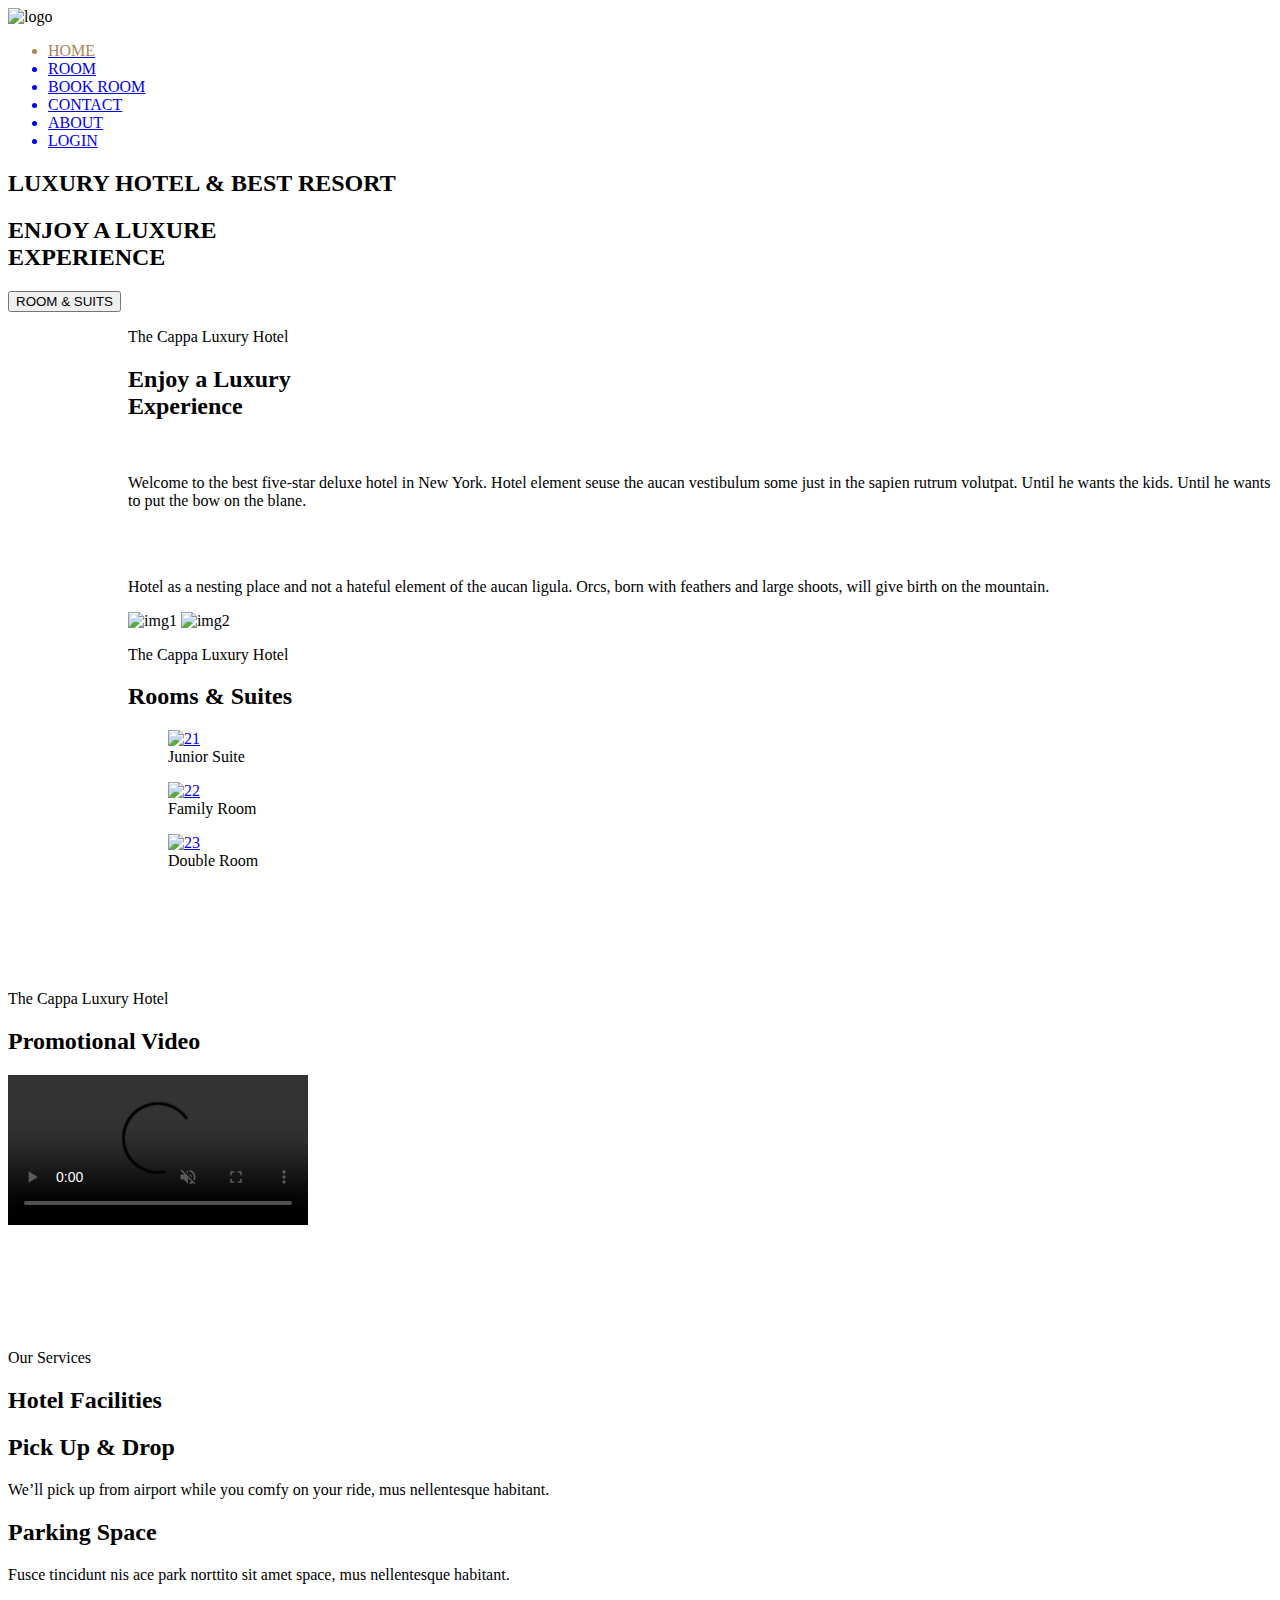
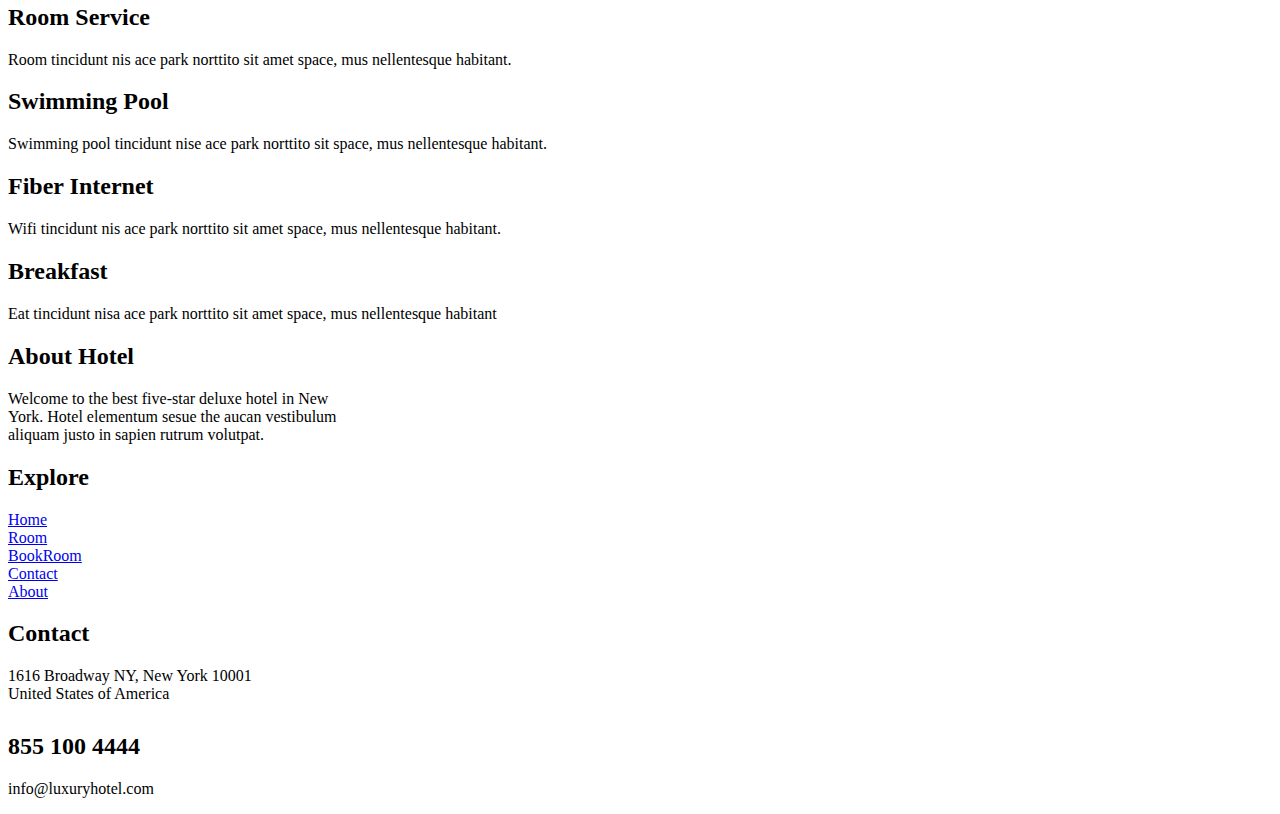
==== index.html @ b831bc0c "Add files via upload" ====
<!DOCTYPE html>
<html lang="en">

<head>
    <meta charset="UTF-8">
    <meta name="viewport" content="width=device-width, initial-scale=1.0">
    <link rel="stylesheet" href="./assets/home.css">
    <title>Home</title>
</head>

<body>
    <!-- NAV -->
    <section class="nav_header">
        <nav class="container">
            <div>
                <img src="./assets/images/logo.png" alt="logo">
                <ul>
                    <a href="index.html">
                        <li style="color: #A98353;">HOME</li>
                    </a>
                    <a href="rooms.html">
                        <li>ROOM</li>
                    </a>
                    <a href="bookRoom.html">
                        <LI>BOOK ROOM</LI>
                    </a>
                    <a href="contact.html">
                        <li>CONTACT</li>
                    </a>
                    <a href="about.html">
                        <li>ABOUT</li>
                    </a>
                    <a href="login.html">
                        <li class="llll">LOGIN</li>
                    </a>
                </ul>
            </div>
        </nav>
        <!-- HEADER -->
        <header class="container">
            <h2>LUXURY HOTEL & BEST RESORT</h2>
            <h2>ENJOY A LUXURE <br> EXPERIENCE</h2>
            <a href="rooms.html">
                <button>ROOM & SUITS</button>
            </a>
        </header>
        <!-- SECTION 1 -->
    </section>
    <section class="container box1" style="margin-left: 120px;">
        <div class="box1">
            <p>The Cappa Luxury Hotel</p>
            <h2>Enjoy a Luxury <br> Experience</h2>
            <br>
            <p>Welcome to the best five-star deluxe hotel in New York. Hotel element seuse the aucan vestibulum some
                just in the sapien rutrum volutpat. Until he wants the kids. Until he wants to put the bow on the blane.
            </p>
            <br><br>
            <p>Hotel as a nesting place and not a hateful element of the aucan ligula. Orcs, born with feathers and
                large shoots, will give birth on the mountain.</p>
        </div>
        <img src="./assets/images/section1i.jpg" alt="img1">
        <img src="./assets/images/section2i2.jpg" alt="img2">
    </section>
    <!-- SECTION 2 -->
    <section class="container section2" style="margin-left: 120px;">
        <p>The Cappa Luxury Hotel</p>
        <h2>Rooms & Suites</h2>
        <div class="fig">
            <figure><a href="junior.html">
                    <img src="./assets/images/section21.jpg" alt="21"></a>
                <figcaption>Junior Suite</figcaption>
            </figure>
            <figure><a href="family.html">
                    <img src="./assets/images/section22.jpg" alt="22"></a>
                <figcaption>Family Room</figcaption>
            </figure>
            <figure><a href="double.html">
                    <img src="./assets/images/section23.jpg" alt="23"></a>
                <figcaption>Double Room</figcaption>
            </figure>
        </div>

    </section>
    <!-- SECTION 3 -->
    <section class="section3" style="margin: 120px auto;">
        <p>The Cappa Luxury Hotel</p>
        <h2>Promotional Video</h2>
        <!-- <a href="https://www.youtube.com/watch?v=7BGNAGahig8"> -->
        <video src="./assets/videos/videoplayback1.mp4" alt="video" muted controls>
            </a>
    </section>
    <!-- SECTION 4 -->
    <section class="container section4">
        <p>Our Services</p>
        <h2>Hotel Facilities</h2>
        <div class="services">
            <div>
                <h2>Pick Up & Drop</h2>
                <p>We’ll pick up from airport while you comfy on your ride, mus nellentesque habitant.</p>
            </div>
            <div>
                <h2>Parking Space</h2>
                <p>Fusce tincidunt nis ace park norttito sit amet space, mus nellentesque habitant.</p>
            </div>
            <div>
                <h2>Room Service</h2>
                <p>Room tincidunt nis ace park norttito sit amet space, mus nellentesque habitant.</p>
            </div>
        </div>
        <div class="services">
            <div>
                <h2>Swimming Pool</h2>
                <p>Swimming pool tincidunt nise ace park norttito sit space, mus nellentesque habitant.</p>
            </div>
            <div>
                <h2>Fiber Internet</h2>
                <p>Wifi tincidunt nis ace park norttito sit amet space, mus nellentesque habitant.</p>
            </div>
            <div>
                <h2>Breakfast</h2>
                <p>Eat tincidunt nisa ace park norttito sit amet space, mus nellentesque habitant</p>
            </div>
        </div>
    </section>
    <!-- footer -->
    <footer>
        <div class="details">
            <div class="box1">
                <h2>About Hotel</h2>
                <p>Welcome to the best five-star deluxe hotel in New <br> York. Hotel elementum sesue the aucan
                    vestibulum <br> aliquam justo in sapien rutrum volutpat.</p>
            </div>
            <div class="box1">
                <h2>Explore</h2>
                <a href="./index.html">
                    <li>Home</li>
                </a>
                <a href="./rooms.html">
                    <li>Room</li>
                </a>
                <a href="bookRoom.html">
                    <li>BookRoom</li>
                </a>
                <a href="contact.html">
                    <li>Contact</li>
                </a>
                <a href="about.html">
                    <li>About</li>
                </a>
            </div>
            <div class="box1">
                <h2>Contact</h2>
                <p style="padding-bottom: 10px;">1616 Broadway NY, New York 10001 <br> United States of America</p>
                <h2> 855 100 4444</h2>
                <p>info@luxuryhotel.com</p>
            </div>
        </div>
        <div class="copyright">

        </div>
    </footer>
</body>

</html>
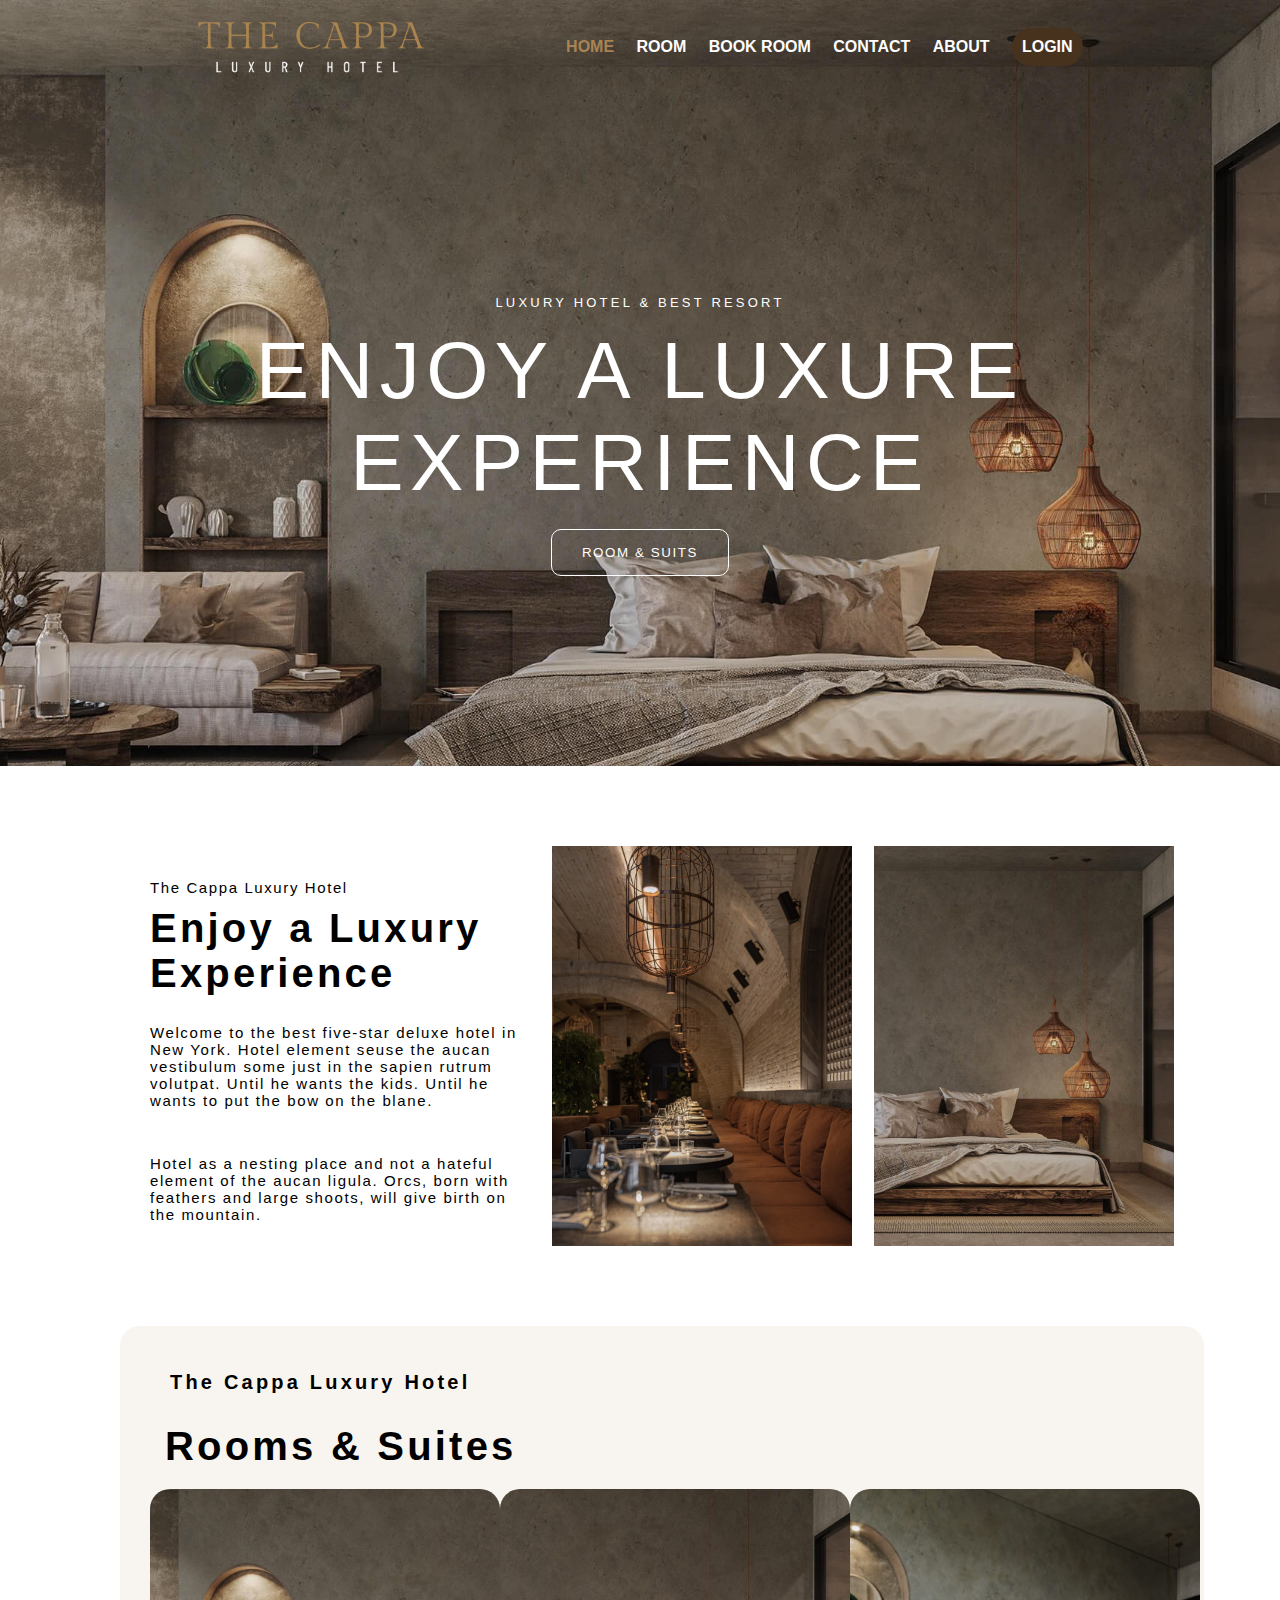
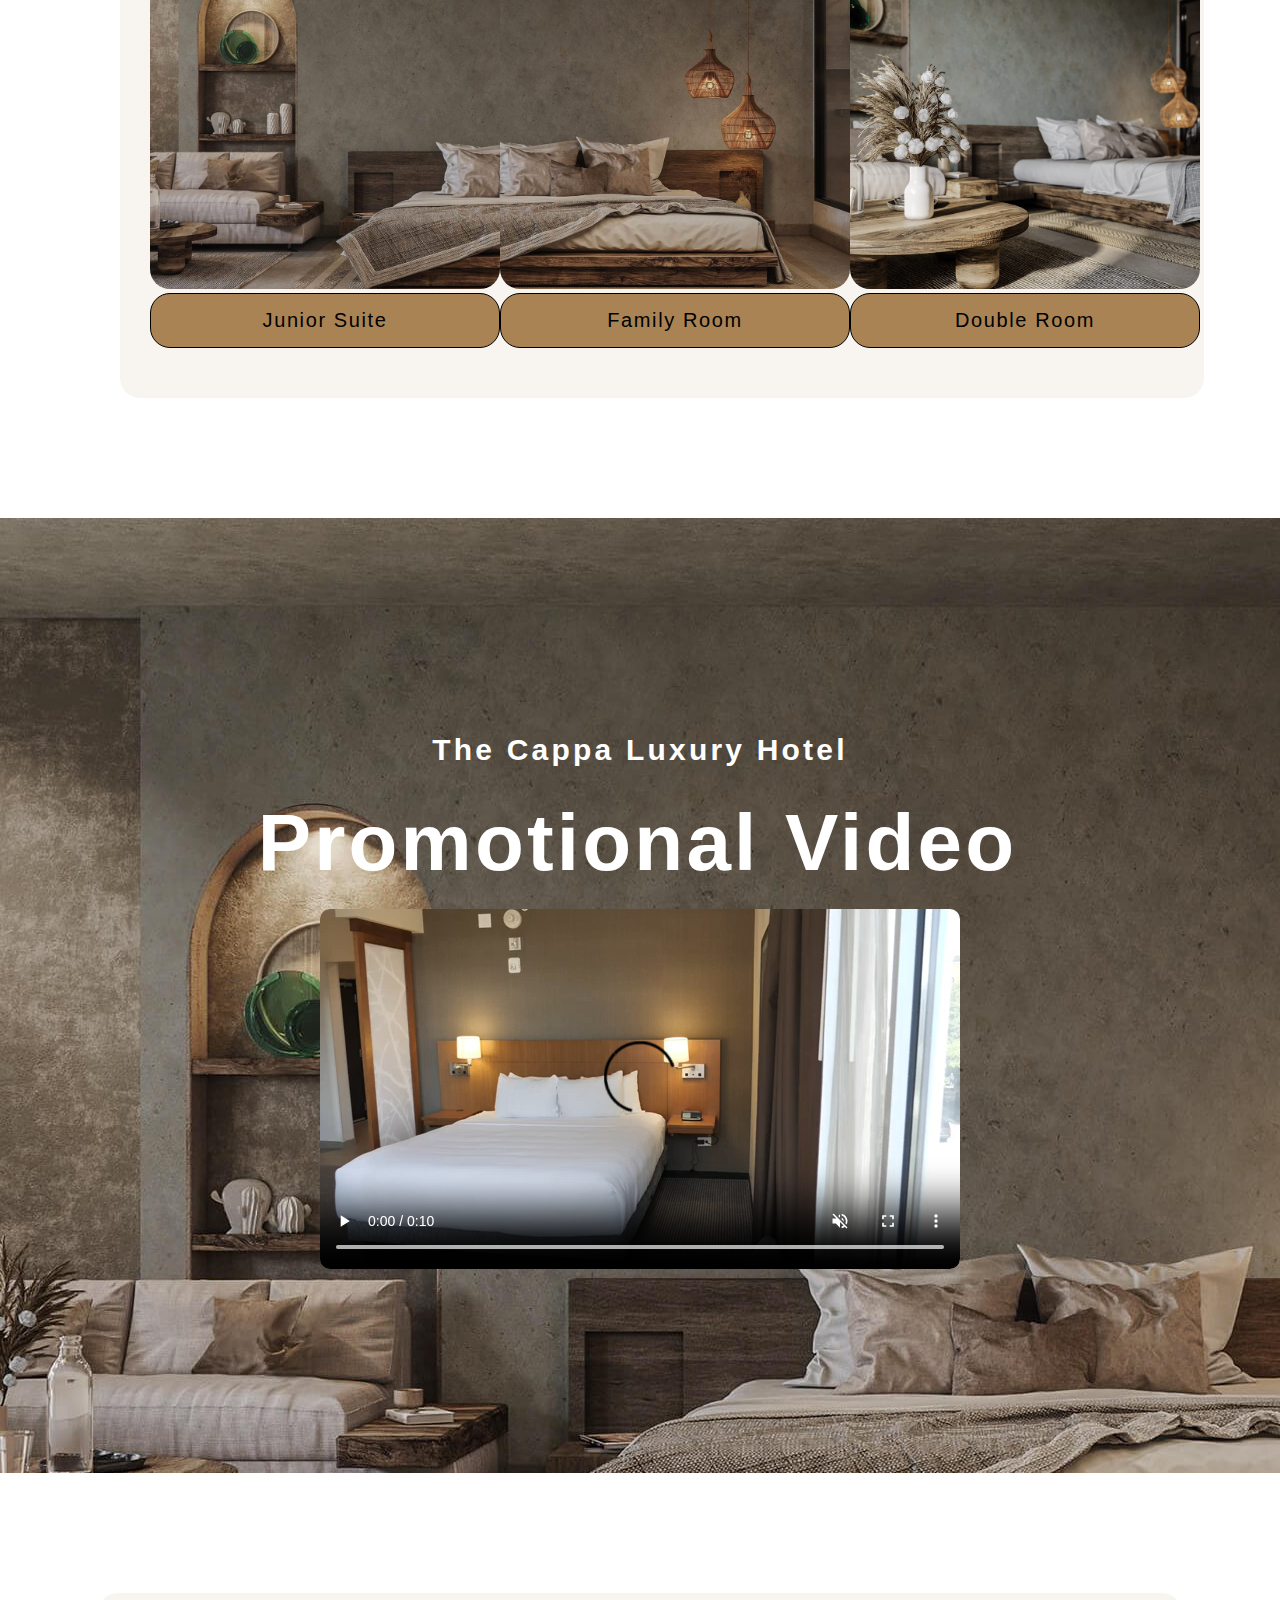
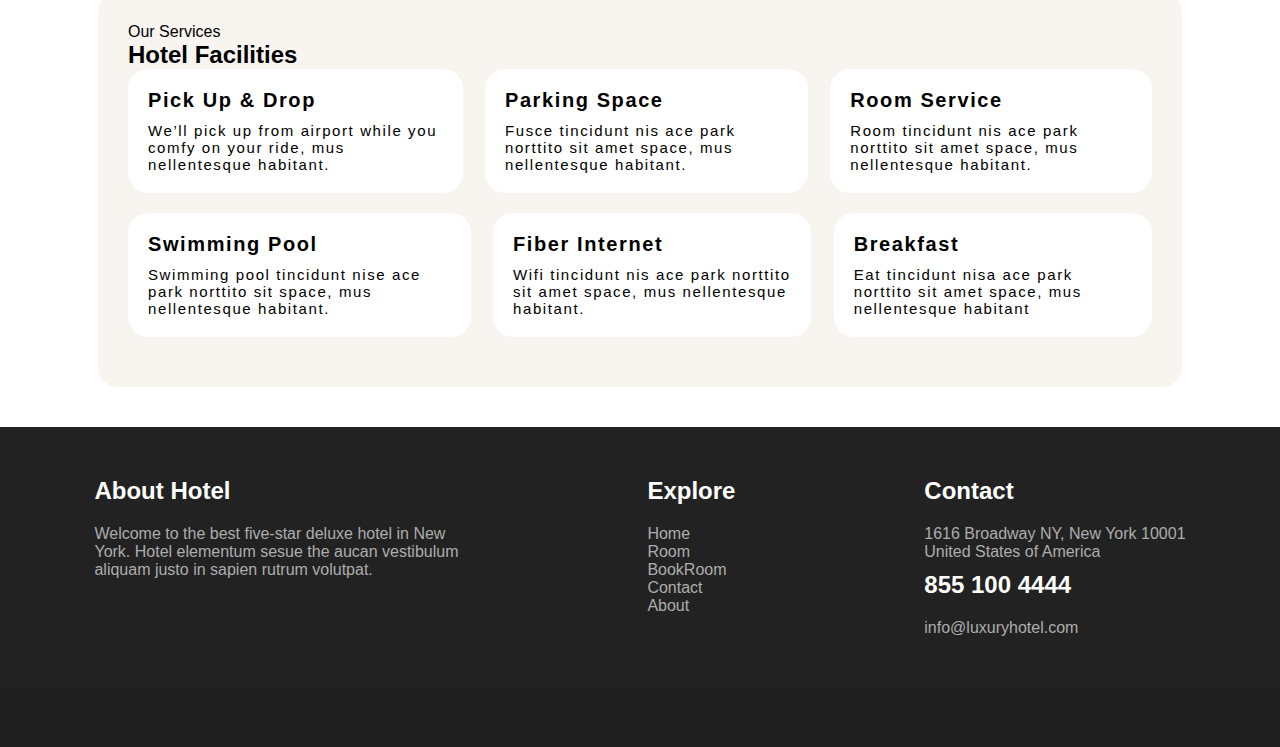
==== commit 04c014c1: "Add files via upload" ====
--- a/index.html
+++ b/index.html
@@ -1,62 +1,45 @@
 <!DOCTYPE html>
 <html lang="en">
-
 <head>
     <meta charset="UTF-8">
     <meta name="viewport" content="width=device-width, initial-scale=1.0">
-    <link rel="stylesheet" href="./assets/home.css">
+    <link rel="stylesheet" href="/assets/home.css">
     <title>Home</title>
 </head>
-
 <body>
     <!-- NAV -->
     <section class="nav_header">
-        <nav class="container">
+        <nav  class="container">
             <div>
-                <img src="./assets/images/logo.png" alt="logo">
-                <ul>
-                    <a href="index.html">
-                        <li style="color: #A98353;">HOME</li>
-                    </a>
-                    <a href="rooms.html">
-                        <li>ROOM</li>
-                    </a>
-                    <a href="bookRoom.html">
-                        <LI>BOOK ROOM</LI>
-                    </a>
-                    <a href="contact.html">
-                        <li>CONTACT</li>
-                    </a>
-                    <a href="about.html">
-                        <li>ABOUT</li>
-                    </a>
-                    <a href="login.html">
-                        <li class="llll">LOGIN</li>
-                    </a>
-                </ul>
+            <img src="./assets/images/logo.png" alt="logo">
+            <ul>
+                <a href="index.html"><li style="color: #A98353;">HOME</li></a>
+                <a href="rooms.html"><li>ROOM</li></a>
+                <a href="bookRoom.html"><LI>BOOK ROOM</LI></a>
+                <a href="contact.html"><li>CONTACT</li></a>
+                <a href="about.html"><li>ABOUT</li></a>
+                <a href="login.html"><li class="llll">LOGIN</li></a>
+            </ul>
             </div>
         </nav>
         <!-- HEADER -->
-        <header class="container">
-            <h2>LUXURY HOTEL & BEST RESORT</h2>
-            <h2>ENJOY A LUXURE <br> EXPERIENCE</h2>
-            <a href="rooms.html">
-                <button>ROOM & SUITS</button>
-            </a>
-        </header>
-        <!-- SECTION 1 -->
+    <header class="container">
+        <h2>LUXURY HOTEL & BEST RESORT</h2>
+        <h2>ENJOY A LUXURE <br> EXPERIENCE</h2>
+        <a href="rooms.html">
+        <button>ROOM & SUITS</button>
+        </a>
+    </header>
+    <!-- SECTION 1 -->
     </section>
     <section class="container box1" style="margin-left: 120px;">
         <div class="box1">
             <p>The Cappa Luxury Hotel</p>
             <h2>Enjoy a Luxury <br> Experience</h2>
             <br>
-            <p>Welcome to the best five-star deluxe hotel in New York. Hotel element seuse the aucan vestibulum some
-                just in the sapien rutrum volutpat. Until he wants the kids. Until he wants to put the bow on the blane.
-            </p>
+            <p>Welcome to the best five-star deluxe hotel in New York. Hotel element seuse the aucan vestibulum some just in the sapien rutrum volutpat. Until he wants the kids. Until he wants to put the bow on the blane.</p>
             <br><br>
-            <p>Hotel as a nesting place and not a hateful element of the aucan ligula. Orcs, born with feathers and
-                large shoots, will give birth on the mountain.</p>
+            <p>Hotel as a nesting place and not a hateful element of the aucan ligula. Orcs, born with feathers and large shoots, will give birth on the mountain.</p>
         </div>
         <img src="./assets/images/section1i.jpg" alt="img1">
         <img src="./assets/images/section2i2.jpg" alt="img2">
@@ -67,16 +50,16 @@
         <h2>Rooms & Suites</h2>
         <div class="fig">
             <figure><a href="junior.html">
-                    <img src="./assets/images/section21.jpg" alt="21"></a>
+                <img src="./assets/images/section21.jpg" alt="21"></a>
                 <figcaption>Junior Suite</figcaption>
             </figure>
             <figure><a href="family.html">
-                    <img src="./assets/images/section22.jpg" alt="22"></a>
+                <img src="./assets/images/section22.jpg" alt="22"></a>
                 <figcaption>Family Room</figcaption>
             </figure>
             <figure><a href="double.html">
                     <img src="./assets/images/section23.jpg" alt="23"></a>
-                <figcaption>Double Room</figcaption>
+                    <figcaption>Double Room</figcaption>
             </figure>
         </div>
 
@@ -86,14 +69,14 @@
         <p>The Cappa Luxury Hotel</p>
         <h2>Promotional Video</h2>
         <!-- <a href="https://www.youtube.com/watch?v=7BGNAGahig8"> -->
-        <video src="./assets/videos/videoplayback1.mp4" alt="video" muted controls>
-            </a>
+            <video src="./assets/videos/videoplayback1.mp4" alt="video" muted controls >
+        </a>
     </section>
     <!-- SECTION 4 -->
     <section class="container section4">
         <p>Our Services</p>
         <h2>Hotel Facilities</h2>
-        <div class="services">
+        <div class = "services">
             <div>
                 <h2>Pick Up & Drop</h2>
                 <p>We’ll pick up from airport while you comfy on your ride, mus nellentesque habitant.</p>
@@ -107,7 +90,7 @@
                 <p>Room tincidunt nis ace park norttito sit amet space, mus nellentesque habitant.</p>
             </div>
         </div>
-        <div class="services">
+        <div class = "services">
             <div>
                 <h2>Swimming Pool</h2>
                 <p>Swimming pool tincidunt nise ace park norttito sit space, mus nellentesque habitant.</p>
@@ -125,40 +108,28 @@
     <!-- footer -->
     <footer>
         <div class="details">
-            <div class="box1">
-                <h2>About Hotel</h2>
-                <p>Welcome to the best five-star deluxe hotel in New <br> York. Hotel elementum sesue the aucan
-                    vestibulum <br> aliquam justo in sapien rutrum volutpat.</p>
-            </div>
-            <div class="box1">
-                <h2>Explore</h2>
-                <a href="./index.html">
-                    <li>Home</li>
-                </a>
-                <a href="./rooms.html">
-                    <li>Room</li>
-                </a>
-                <a href="bookRoom.html">
-                    <li>BookRoom</li>
-                </a>
-                <a href="contact.html">
-                    <li>Contact</li>
-                </a>
-                <a href="about.html">
-                    <li>About</li>
-                </a>
-            </div>
-            <div class="box1">
-                <h2>Contact</h2>
-                <p style="padding-bottom: 10px;">1616 Broadway NY, New York 10001 <br> United States of America</p>
-                <h2> 855 100 4444</h2>
-                <p>info@luxuryhotel.com</p>
-            </div>
+        <div class="box1">
+            <h2>About Hotel</h2>
+            <p>Welcome to the best five-star deluxe hotel in New <br> York. Hotel elementum sesue the aucan vestibulum <br> aliquam justo in sapien rutrum volutpat.</p>
+        </div>
+        <div class="box1">
+            <h2>Explore</h2>
+            <a href="./index.html"><li>Home</li></a>
+            <a href="./rooms.html"><li>Room</li></a>
+            <a href="bookRoom.html"><li>BookRoom</li></a>
+            <a href="contact.html"><li>Contact</li></a>
+            <a href="about.html"><li>About</li></a>
+        </div>
+        <div class="box1">
+            <h2>Contact</h2>
+            <p style="padding-bottom: 10px;">1616 Broadway NY, New York 10001 <br> United States of America</p>
+            <h2> 855 100 4444</h2>
+            <p>info@luxuryhotel.com</p>
+        </div>
         </div>
         <div class="copyright">
-
+            
         </div>
     </footer>
 </body>
-
 </html>--- a/assets/home.css
+++ b/assets/home.css
@@ -0,0 +1,310 @@
+*
+{
+    margin: 0;
+    padding: 0;
+    font-family: 'Barlow', sans-serif;
+}
+a
+{
+    color: white;
+    text-decoration: none;
+}
+.container
+{
+    width: 80%;
+    margin: 0 auto;
+}
+section.nav_header
+{
+    background-image: url('./images/nav2.jpg');
+    background-repeat: no-repeat;
+    background-attachment: fixed;
+    background-size:cover;
+}
+/* NAV */
+nav
+{
+    padding: 20px;
+    position: sticky;
+}
+nav div
+{
+    display: flex;
+    align-items: center;
+    justify-content: space-around;
+}
+nav img
+{
+    width: 230px;
+}
+nav ul
+{
+    display: flex;
+    align-items: center;
+    gap: 1.4rem;
+    list-style-type: none;
+}
+nav ul li
+{
+    color: #fff;
+    font-size: medium;
+    font-weight: 600;
+}
+nav ul  a:hover li
+{
+    color: #A98353;
+    transition-duration: .5s;
+}
+/* END NAV */
+
+/* HEADER */
+header
+{
+    text-align: center;
+    padding-bottom:40px ;
+}
+header h2:nth-child(1)
+{
+    margin-top: 200px ;
+    color: #fff;
+    font-size: small;
+    font-weight: 400;
+    letter-spacing: .2rem;
+
+}
+header h2:nth-child(2)
+{
+    margin-top: 15px;
+    color: #fff;
+    font-size:80px;
+    font-weight: 400;
+    letter-spacing: .4rem;
+}
+header button
+{
+    margin-top: 20px;
+    background-color: transparent;
+    letter-spacing: .1rem;
+    padding: 15px 30px 15px 30px;
+    color: #fff;
+    margin-bottom: 150px;
+    border: 1px solid #fff;
+    border-radius: 10px;
+}
+header button:hover
+{
+    background-color: #fff;
+    opacity: 0.7;
+    color: black;
+}
+/* END HEADER */
+
+/* SECTION 1 */
+section.box1
+{
+    display: flex;
+    align-items: center;
+    gap: 1.4rem;
+    margin-top: 50px;
+    padding: 30px;
+    background-color:#FFFFFF;
+}
+section.box1 h2
+{
+    margin-top: 10px;
+    color: black;
+    font-size: 40px;
+    font-weight: 600;
+    letter-spacing: .2rem;
+}
+section.box1 p,
+section.section4 div.services div p
+{
+    margin-top: 10px;
+    color: black;
+    font-size: 15px;
+    font-weight: 400;
+    letter-spacing: .1rem;
+}
+section.box1 img
+{
+    width: 400px;
+    height: 400px;
+}
+/* END SECTION 1 */
+
+/* SECTION 2 */
+section.section2
+{
+    background-color: #F8F5F0;
+    margin-top: 50px;
+    padding: 30px;
+    border-radius: 20px;
+}
+section.section2 img
+{
+    width: 350px;
+    height: 400px;
+    object-fit: cover;
+    border-radius: 20px;
+}
+section.section2 div.fig
+{
+    display: flex;
+    align-items: center;
+    justify-content: space-around;
+    margin-bottom: 20px;
+}
+section.section2 div.fig figcaption
+{
+    text-align: center;
+    padding: 15px;
+    color: black;
+    font-size: 20px;
+    font-weight: 400;
+    letter-spacing: .1rem;
+    background-color: #A98353;
+    border: 1px solid black;
+    border-radius: 20px;
+}
+section.section2 div.fig figure:hover
+{
+    transform:scale(1.05) ;
+    transition-duration: .5s;
+}
+section.section2 p
+{
+    margin: 5px 10px 10px 10px;
+    color: black;
+    font-size: 20px;
+    font-weight: 600;
+    letter-spacing: .2rem;
+    padding: 10px;
+}
+section.section2 h2
+{
+    margin: 10px 10px 10px 5px;
+    color: black;
+    font-size: 40px;
+    font-weight: 600;
+    letter-spacing: .2rem;
+    padding: 10px;
+
+}
+/* END SECTION 2 */
+
+/* SECTION 3 */
+section.section3
+{
+    background-image: url('./images/nav2.jpg');
+    text-align: center;
+    padding: 200px;
+}
+section.section3 p
+{
+    margin: 5px 10px 10px 10px;
+    color: white;
+    font-size: 30px;
+    font-weight: 600;
+    letter-spacing: .2rem;
+    padding: 10px;
+}
+section.section3 h2
+{
+    margin: 10px 10px 10px 5px;
+    color: white;
+    font-size: 80px;
+    font-weight: 600;
+    letter-spacing: .2rem;
+    padding: 10px;
+}
+section.section3 video
+{
+    border-radius: 10px;
+    
+}
+/* END SECTION 3 */
+
+/* SECTION 4 */
+section.section4
+{
+    background-color: #F8F5F0;
+    margin: 40px auto;
+    padding: 30px;
+    border-radius: 20px;
+}
+section.section4 div.services
+{
+    display: flex;
+    align-items: center;
+    justify-content: space-around;
+    margin-bottom: 20px;
+    gap: 1.4rem;
+}
+
+section.section4 div.services div
+{
+    background-color: #FFFFFF;
+    border-width: 15px;
+    border-radius: 20px;
+    padding: 20px;
+}
+section.section4 div.services div:hover
+{
+    transform: scale(1.1);
+    transition-duration: .5s;
+}
+section.section4 div.services div h2
+{
+    color: black;
+    letter-spacing: .1rem;
+    font-weight: 800;
+    font-size: 20px;
+}
+
+/* END SECTION 4 */
+/* footer */
+footer .details{
+    display: flex;
+    justify-content: space-around;
+    background-color: #222222;
+    padding-top: 50px;
+    padding-bottom: 50px;
+    margin-top: 15px;
+}
+footer h2{
+    margin-bottom: 20px;
+    color: #FFFFFF;
+}
+footer p{
+    color:#ADADAD;
+}
+footer a{
+    color:#ADADAD;
+    list-style: none;
+}
+footer a li:hover{
+    color: #A98353;
+    transition-duration: .5s;
+    transform: scale(1.1);
+}
+footer .copyright{
+    background-color:#1E1E1E;
+    text-align: center;
+    padding-top: 30px;
+    padding-bottom: 30px;
+}
+footer .copyright p{
+    color:#ADADAD;
+}
+/* END FOOTER */
+.llll
+{
+    background-color: rgb(71, 50, 30);
+    padding: 10px;
+    border-radius: 20px;
+}
+.llll:hover
+{
+    background-color: transparent;
+}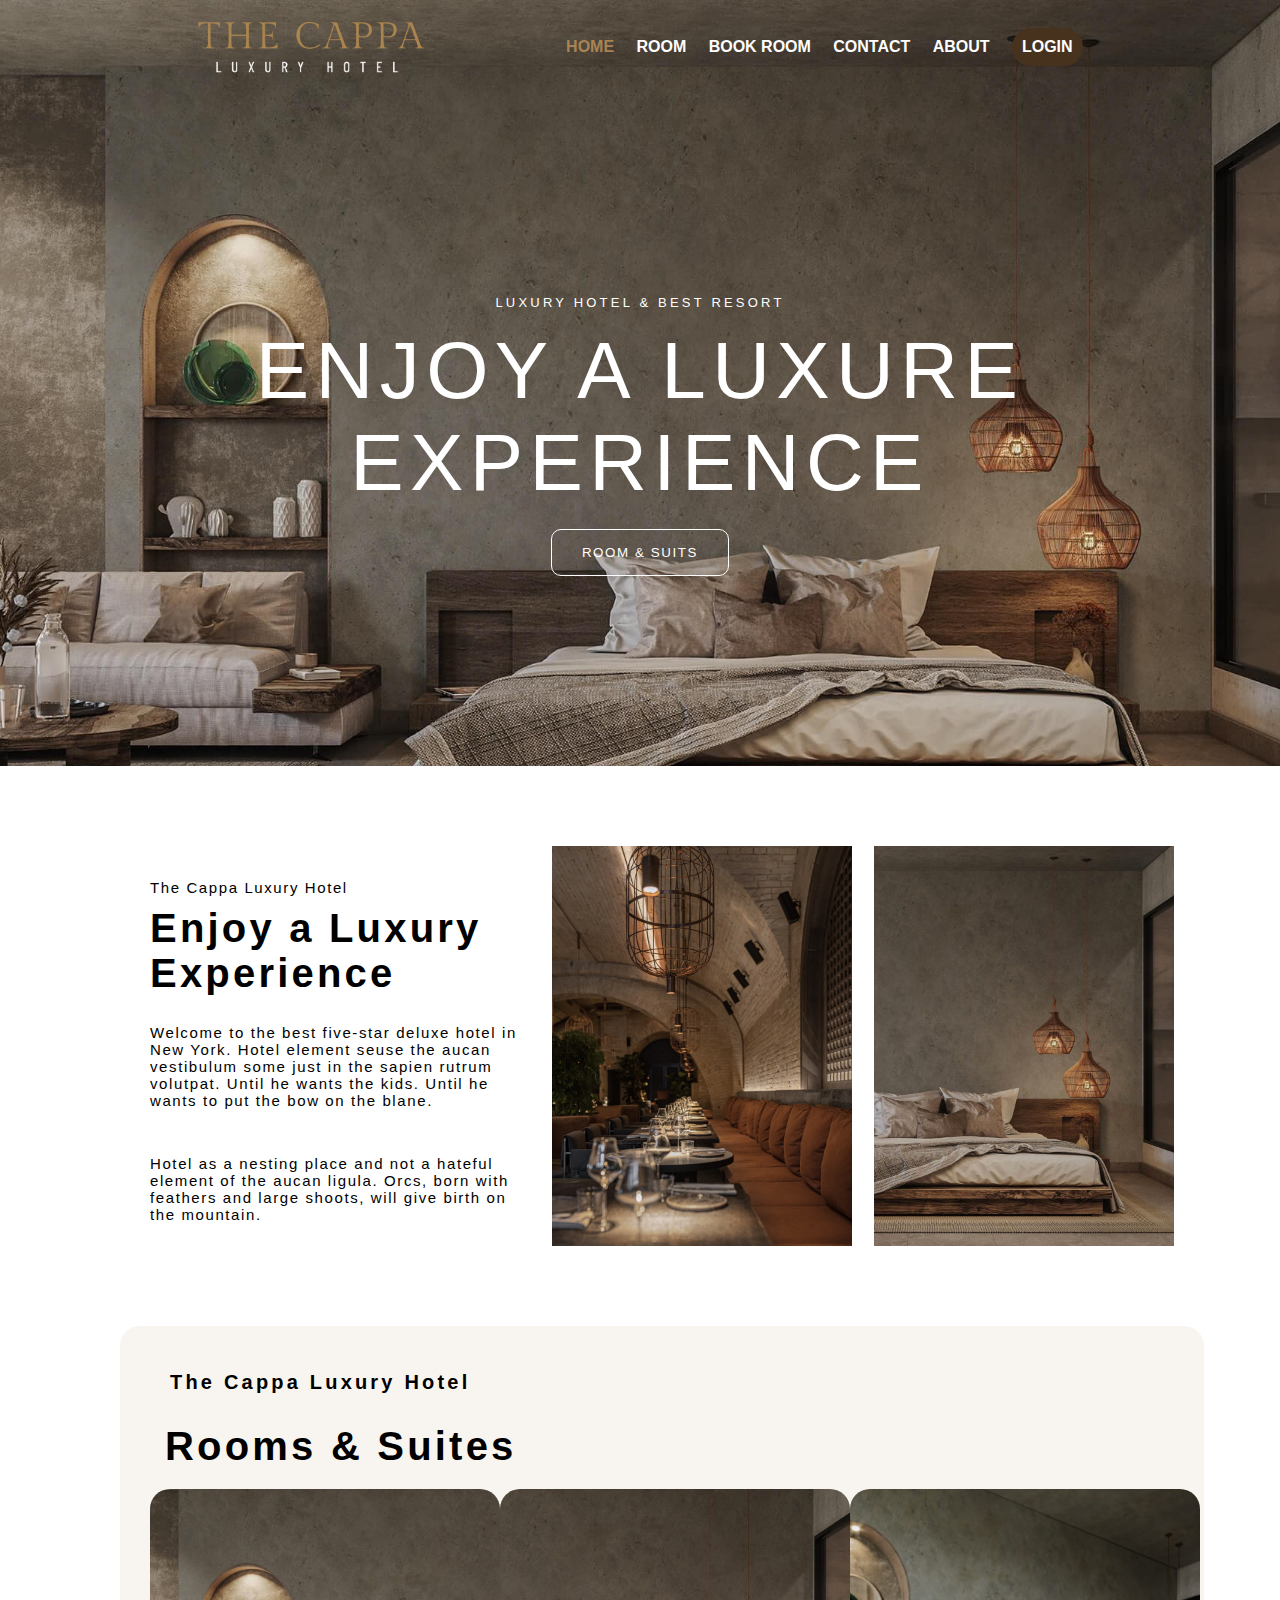
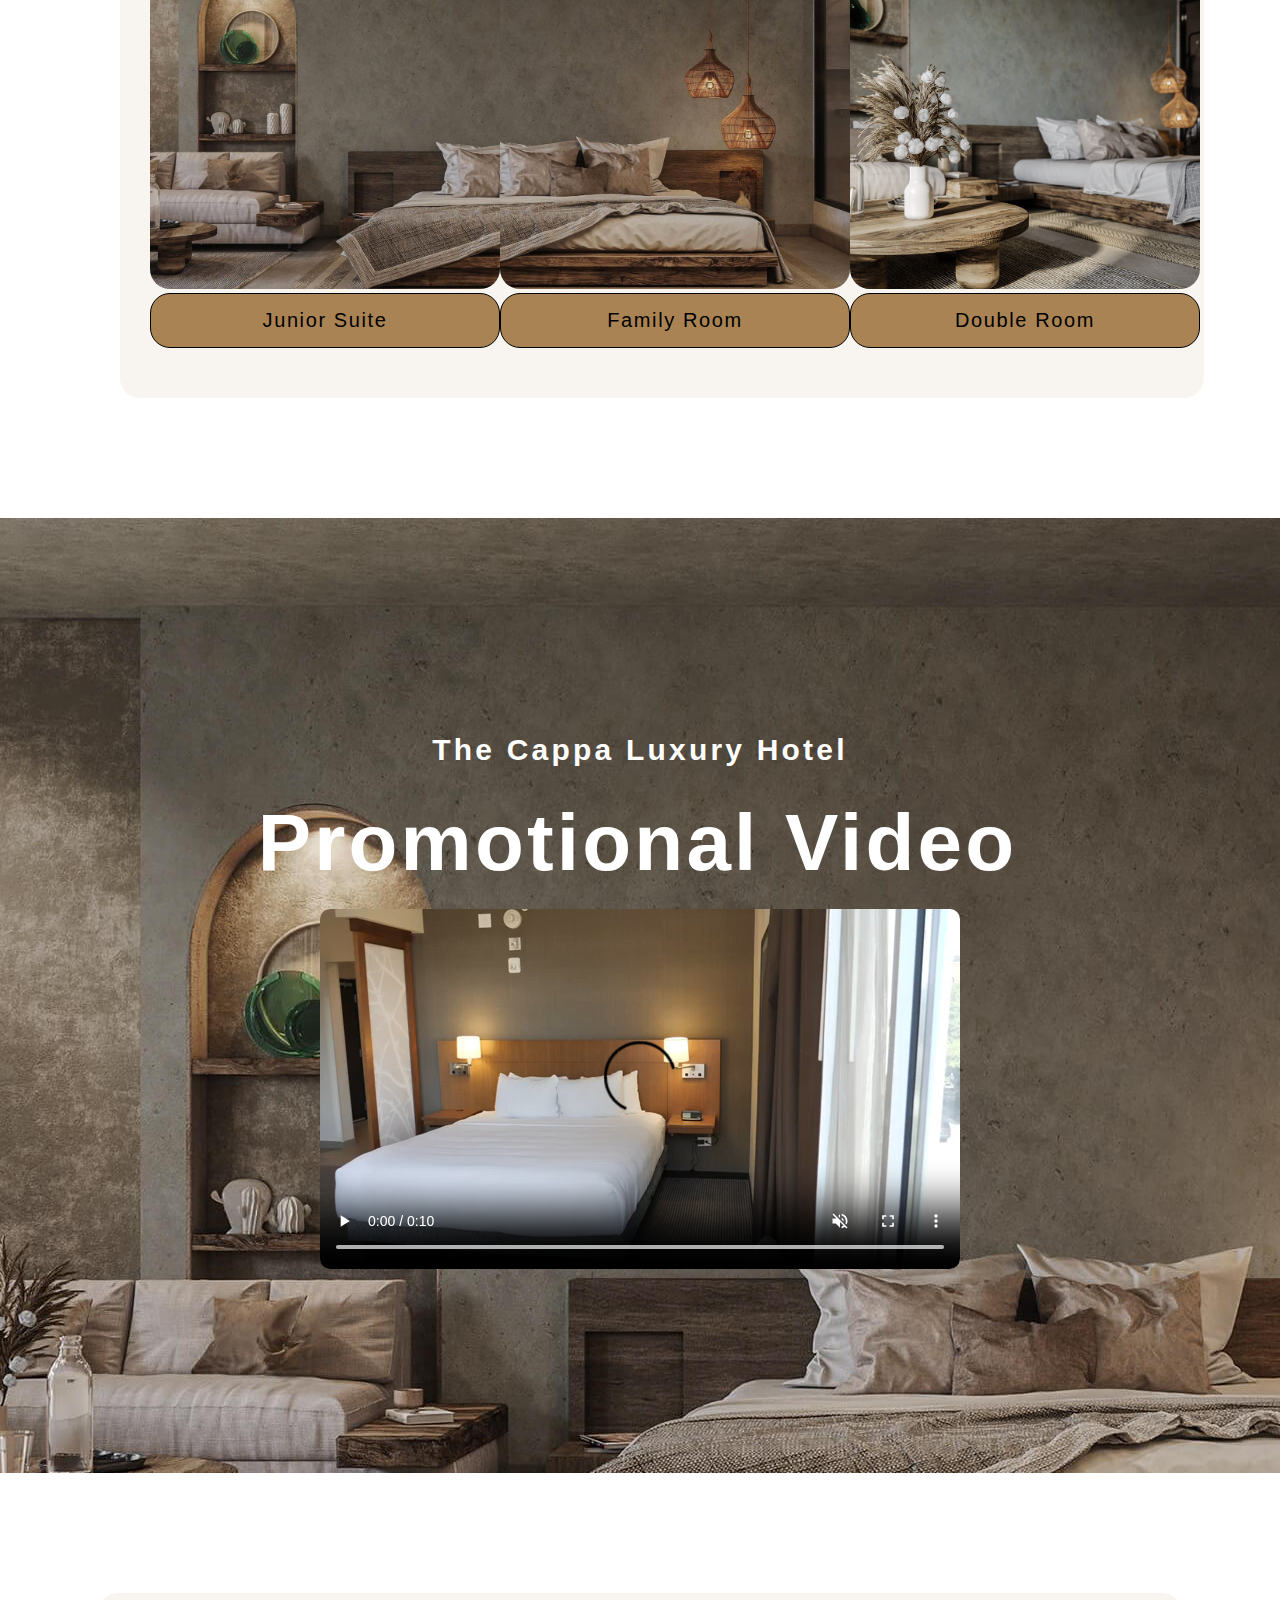
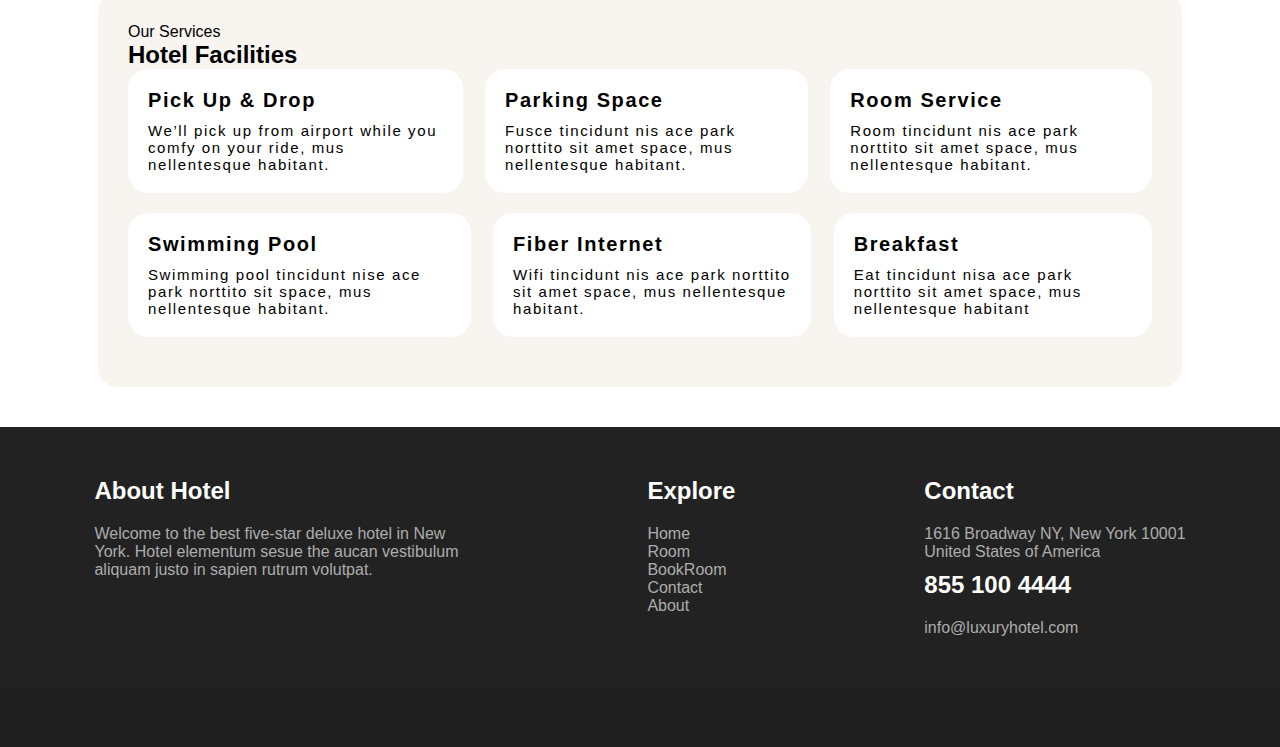
==== commit b01b964e: "Add files via upload" ====
--- a/index.html
+++ b/index.html
@@ -3,7 +3,7 @@
 <head>
     <meta charset="UTF-8">
     <meta name="viewport" content="width=device-width, initial-scale=1.0">
-    <link rel="stylesheet" href="/assets/home.css">
+    <link rel="stylesheet" href="assets/home.css">
     <title>Home</title>
 </head>
 <body>
